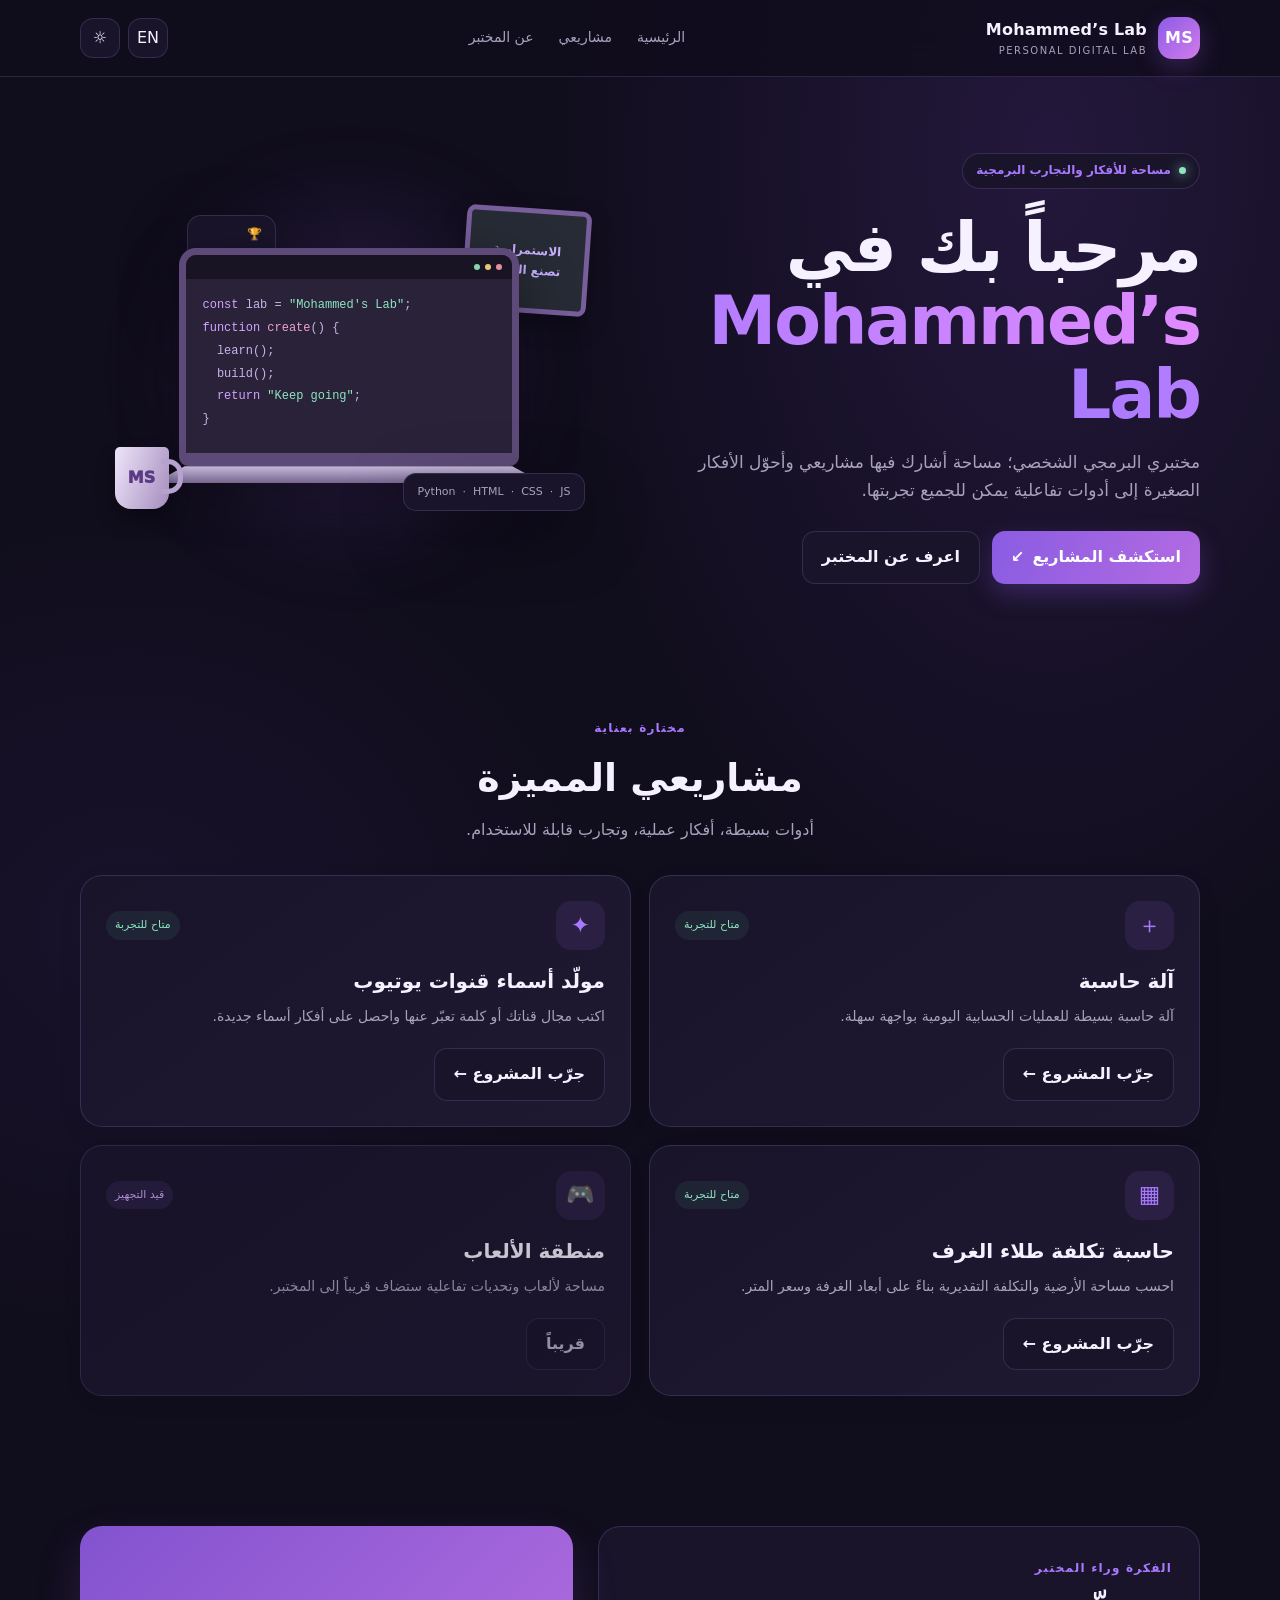
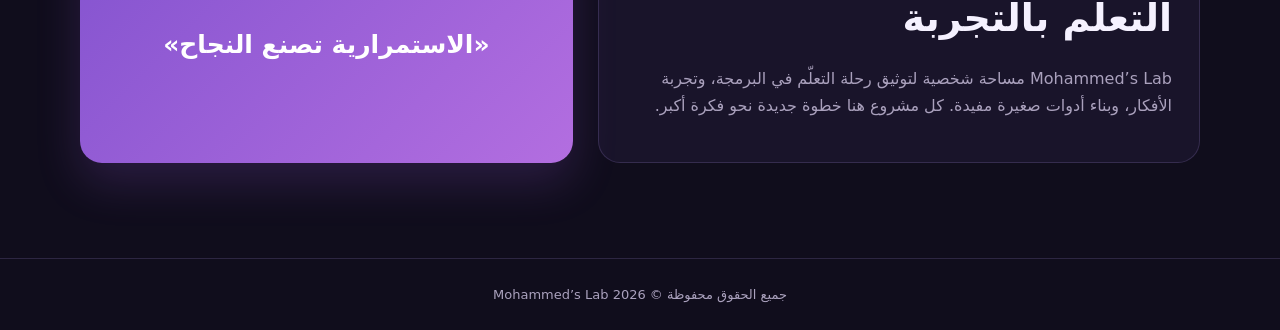
==== index.html @ df32b207 "Add files via upload" ====
<!DOCTYPE html>
<html lang="ar" dir="rtl">
<head>
<meta charset="UTF-8">
<meta name="viewport" content="width=device-width, initial-scale=1.0">
<meta name="theme-color" content="#100d1c">
<meta name="description" content="Mohammed's Lab — مختبر برمجي للمشاريع والأدوات التفاعلية.">
<title>Mohammed's Lab</title>
<style>
:root{
  --bg:#100d1c;--panel:#19142a;--panel2:#211a35;--text:#f5f1ff;--muted:#aaa1bd;
  --line:rgba(190,160,255,.17);--purple:#a879ff;--pink:#e18bff;--green:#8ee6c0;
  --shadow:0 22px 70px rgba(0,0,0,.28);--radius:22px
}
[data-theme="light"]{
  --bg:#f5f1fc;--panel:#fff;--panel2:#eee7fa;--text:#211832;--muted:#716780;
  --line:rgba(91,59,139,.16);--purple:#7540d4;--pink:#a64cc9;--green:#23865f;
  --shadow:0 18px 55px rgba(58,35,91,.11)
}
*{box-sizing:border-box}
html{scroll-behavior:smooth}
body{margin:0;background:
radial-gradient(ellipse at 82% 8%,rgba(137,79,224,.16),transparent 34%),
radial-gradient(ellipse at 10% 48%,rgba(104,65,180,.10),transparent 30%),var(--bg);
color:var(--text);font-family:system-ui,-apple-system,"Segoe UI",Tahoma,Arial,sans-serif;line-height:1.65;transition:background .25s,color .25s}
button,input,select{font:inherit}
button{cursor:pointer}
a{color:inherit;text-decoration:none}
.wrap{width:min(1120px,calc(100% - 38px));margin:auto}
header{position:sticky;top:0;z-index:20;background:color-mix(in srgb,var(--bg) 83%,transparent);backdrop-filter:blur(18px);border-bottom:1px solid var(--line)}
.nav{height:76px;display:flex;align-items:center;justify-content:space-between;gap:18px}
.brand{display:flex;align-items:center;gap:11px;font-weight:850;letter-spacing:.2px}
.brand-mark{width:42px;height:42px;border-radius:14px;display:grid;place-items:center;background:linear-gradient(135deg,#8d5be8,#d17be9);color:white;box-shadow:0 8px 25px #995de544;font-weight:900}
.brand small{display:block;color:var(--muted);font-size:10px;font-weight:500;letter-spacing:1.5px}
.navlinks{display:flex;align-items:center;gap:25px;color:var(--muted);font-size:14px}
.navlinks a:hover{color:var(--text)}
.actions{display:flex;gap:8px}
.icon-btn,.menu-btn{width:40px;height:40px;border:1px solid var(--line);background:var(--panel);color:var(--text);border-radius:13px}
.menu-btn{display:none}
.hero{padding:76px 0 65px;display:grid;grid-template-columns:1fr 1fr;align-items:center;gap:46px;min-height:570px}
.eyebrow{display:inline-flex;align-items:center;gap:8px;border:1px solid var(--line);background:var(--panel);padding:7px 13px;border-radius:99px;color:var(--purple);font-size:12px;font-weight:700}
.dot{width:7px;height:7px;background:var(--green);border-radius:50%;box-shadow:0 0 12px var(--green)}
h1{font-size:clamp(42px,6vw,68px);line-height:1.08;letter-spacing:-2px;margin:22px 0 17px}
.gradient{background:linear-gradient(100deg,var(--purple),var(--pink));color:transparent;background-clip:text}
.hero p{max-width:510px;color:var(--muted);font-size:17px;margin:0 0 27px}
.hero-buttons{display:flex;gap:12px;flex-wrap:wrap}
.btn{border:0;border-radius:13px;padding:12px 19px;font-weight:750;transition:.2s;display:inline-flex;align-items:center;justify-content:center;gap:8px}
.btn:hover{transform:translateY(-2px)}
.primary{background:linear-gradient(110deg,#8a5ce2,#b36be2);color:#fff;box-shadow:0 10px 26px #925be544}
.secondary{background:var(--panel);border:1px solid var(--line);color:var(--text)}
.visual{position:relative;min-height:390px;display:grid;place-items:center}
.glow{position:absolute;width:290px;height:290px;border-radius:50%;background:#9d62ee2c;filter:blur(50px)}
.desk{position:relative;width:min(100%,480px);height:330px}
.laptop{position:absolute;left:50%;top:45px;transform:translateX(-50%);width:340px;max-width:90%;height:218px;background:#292239;border:7px solid #5d4a78;border-bottom-width:13px;border-radius:17px 17px 9px 9px;box-shadow:0 20px 55px #0006;overflow:hidden}
.screenbar{height:24px;background:#191423;display:flex;align-items:center;padding:0 10px;gap:5px}
.screenbar i{width:6px;height:6px;border-radius:50%;background:#e88d9e}
.screenbar i:nth-child(2){background:#e8c77b}.screenbar i:nth-child(3){background:#83d7ae}
.screencontent{padding:15px 17px;font:12px/1.9 ui-monospace,monospace;color:#c7b5e9;direction:ltr;text-align:left}
.screencontent .code-purple{color:#d4a3ff}.screencontent .code-green{color:#8ee6c0}.screencontent .code-pink{color:#f1a0cf}
.base{position:absolute;left:50%;top:263px;transform:translateX(-50%);width:390px;max-width:100%;height:17px;background:linear-gradient(#c7badc,#76658e);clip-path:polygon(8% 0,92% 0,100% 100%,0 100%);border-radius:0 0 12px 12px}
.board{position:absolute;right:0;top:5px;width:125px;height:105px;background:#272b35;border:5px solid #785e9b;border-radius:9px;transform:rotate(4deg);display:grid;place-items:center;text-align:center;padding:8px;color:#c8b0ff;font-size:12px;font-weight:800;box-shadow:0 10px 25px #0004}
.cup{position:absolute;left:6px;bottom:24px;width:54px;height:62px;border-radius:5px 5px 16px 16px;background:linear-gradient(110deg,#eee5fa,#a58cbd);color:#5c3a83;display:grid;place-items:center;font-weight:950;box-shadow:0 12px 20px #0004}
.cup:after{content:"";position:absolute;right:-14px;top:12px;width:17px;height:25px;border:5px solid #b6a1cf;border-left:0;border-radius:0 15px 15px 0}
.trophy{position:absolute;left:78px;top:12px;background:var(--panel);border:1px solid var(--line);border-radius:14px;padding:9px 13px;box-shadow:var(--shadow);font-size:12px}
.trophy b{display:block;color:var(--green);font-size:20px;line-height:1.2}
.tech-float{position:absolute;right:4px;bottom:22px;background:var(--panel);border:1px solid var(--line);border-radius:13px;padding:9px 13px;color:var(--muted);font-size:11px;box-shadow:var(--shadow);direction:ltr}
.section{padding:65px 0}
.section-head{text-align:center;margin-bottom:32px}
.kicker{color:var(--purple);font-size:12px;font-weight:800;letter-spacing:1.2px}
h2{font-size:clamp(27px,4vw,38px);margin:7px 0}
.section-head p{color:var(--muted);margin:0}
.projects{display:grid;grid-template-columns:repeat(2,1fr);gap:18px}
.project{background:linear-gradient(145deg,var(--panel),color-mix(in srgb,var(--panel2) 70%,var(--panel)));border:1px solid var(--line);border-radius:var(--radius);padding:25px;min-height:220px;display:flex;flex-direction:column;transition:.25s;box-shadow:0 8px 30px #0000000b}
.project:hover{transform:translateY(-5px);border-color:#a879ff77}
.project-top{display:flex;align-items:center;justify-content:space-between;margin-bottom:15px}
.project-icon{width:49px;height:49px;border-radius:15px;display:grid;place-items:center;background:#9b6be51c;color:var(--purple);font-size:23px}
.status{font-size:11px;color:var(--green);background:#54c89c17;padding:5px 9px;border-radius:99px}
.status.pending{color:#d5a9ff;background:#a879ff19}
.project h3{margin:0 0 7px;font-size:20px}
.project p{color:var(--muted);font-size:14px;margin:0 0 20px}
.project .btn{margin-top:auto;align-self:flex-start}
.project.disabled{opacity:.8}
.project.disabled .btn{cursor:not-allowed;opacity:.7}
.about{display:grid;grid-template-columns:1.1fr .9fr;gap:25px;align-items:stretch}
.about-card{padding:27px;background:var(--panel);border:1px solid var(--line);border-radius:var(--radius)}
.about-card p{color:var(--muted)}
.quote{display:flex;align-items:center;justify-content:center;text-align:center;min-height:190px;background:linear-gradient(135deg,#8353cf,#b36ee0);color:white;font-size:25px;font-weight:850;border-radius:var(--radius);padding:25px;box-shadow:0 20px 45px #965bd533}
footer{border-top:1px solid var(--line);padding:25px 0;color:var(--muted);font-size:13px;text-align:center;margin-top:30px}
.modal{position:fixed;inset:0;z-index:50;background:#080611c9;backdrop-filter:blur(8px);display:none;align-items:center;justify-content:center;padding:18px}
.modal.open{display:flex}
.modal-box{width:min(510px,100%);max-height:90vh;overflow:auto;background:var(--panel);border:1px solid var(--line);border-radius:22px;padding:23px;box-shadow:var(--shadow)}
.modal-head{display:flex;align-items:center;justify-content:space-between;gap:10px;margin-bottom:15px}
.modal-head h3{margin:0;font-size:21px}
.close{width:35px;height:35px;border-radius:11px;border:1px solid var(--line);background:var(--panel2);color:var(--text);font-size:20px}
.field{display:grid;gap:6px;margin:13px 0}
.field label{font-size:13px;color:var(--muted);font-weight:650}
.field input,.field select{width:100%;padding:12px 13px;border-radius:12px;border:1px solid var(--line);background:var(--bg);color:var(--text);outline:none}
.field input:focus,.field select:focus{border-color:var(--purple);box-shadow:0 0 0 3px #9b6be522}
.result{margin-top:15px;padding:15px;border-radius:13px;background:var(--panel2);border:1px solid var(--line);min-height:54px}
.result strong{color:var(--green)}
.calc-display{width:100%;padding:16px;border-radius:13px;border:1px solid var(--line);background:var(--bg);color:var(--text);font-size:25px;text-align:left;direction:ltr;margin-bottom:12px}
.calc-grid{display:grid;grid-template-columns:repeat(4,1fr);gap:8px;direction:ltr}
.calc-grid button{border:1px solid var(--line);background:var(--panel2);color:var(--text);padding:13px 5px;border-radius:11px;font-weight:750}
.calc-grid button.op{color:var(--purple)}
.calc-grid button.equal{background:linear-gradient(110deg,#8a5ce2,#b36be2);color:white}
.calc-grid button:active{transform:scale(.97)}
.name-list{display:grid;gap:8px;margin-top:12px}
.name-item{display:flex;align-items:center;justify-content:space-between;gap:10px;padding:10px 12px;border-radius:11px;background:var(--panel2);border:1px solid var(--line);direction:ltr}
.name-item button{border:0;background:transparent;color:var(--purple);font-weight:700}
.note{color:var(--muted);font-size:12px;margin-top:9px}
.toast{position:fixed;bottom:20px;left:50%;transform:translate(-50%,20px);opacity:0;pointer-events:none;background:var(--panel2);border:1px solid var(--line);padding:10px 16px;border-radius:12px;z-index:80;transition:.2s;box-shadow:var(--shadow)}
.toast.show{opacity:1;transform:translate(-50%,0)}
@media(max-width:800px){
 .hero{grid-template-columns:1fr;padding:54px 0 35px;gap:12px;text-align:center}
 .hero p{margin-inline:auto}.hero-buttons{justify-content:center}.visual{min-height:350px}
 .about{grid-template-columns:1fr}
 .navlinks{display:none;position:absolute;top:76px;right:0;left:0;padding:17px 22px;background:var(--panel);border-bottom:1px solid var(--line);flex-direction:column;align-items:stretch;gap:13px}
 .navlinks.show{display:flex}.menu-btn{display:block}
}
@media(max-width:570px){
 .wrap{width:min(100% - 28px,1120px)}
 .projects{grid-template-columns:1fr}.section{padding:48px 0}
 .desk{transform:scale(.88);transform-origin:center}
 .visual{min-height:315px;overflow:hidden}
 .nav{height:68px}.navlinks{top:68px}
 .brand{font-size:14px}.brand-mark{width:38px;height:38px}
 .hero{min-height:0}
}
</style>
</head>
<body>
<header>
 <div class="wrap nav">
  <a class="brand" href="#home"><span class="brand-mark">MS</span><span>Mohammed’s Lab<small>PERSONAL DIGITAL LAB</small></span></a>
  <nav class="navlinks" id="navlinks">
   <a href="#home" data-i18n="home">الرئيسية</a>
   <a href="#projects" data-i18n="projects">مشاريعي</a>
   <a href="#about" data-i18n="about">عن المختبر</a>
  </nav>
  <div class="actions">
   <button class="icon-btn" id="langBtn" aria-label="Change language">EN</button>
   <button class="icon-btn" id="themeBtn" aria-label="Change theme">☼</button>
   <button class="menu-btn" id="menuBtn" aria-label="Open menu">☰</button>
  </div>
 </div>
</header>

<main>
<section class="wrap hero" id="home">
 <div>
  <span class="eyebrow"><span class="dot"></span><span data-i18n="eyebrow">مساحة للأفكار والتجارب البرمجية</span></span>
  <h1><span data-i18n="welcome">مرحباً بك في</span><br><span class="gradient">Mohammed’s Lab</span></h1>
  <p data-i18n="intro">مختبري البرمجي الشخصي؛ مساحة أشارك فيها مشاريعي وأحوّل الأفكار الصغيرة إلى أدوات تفاعلية يمكن للجميع تجربتها.</p>
  <div class="hero-buttons">
   <a class="btn primary" href="#projects"><span data-i18n="explore">استكشف المشاريع</span> <span>↙</span></a>
   <a class="btn secondary" href="#about" data-i18n="more">اعرف عن المختبر</a>
  </div>
 </div>
 <div class="visual" aria-label="Illustration of a programming desk">
  <div class="glow"></div>
  <div class="desk">
   <div class="board" data-i18n="board">الاستمرارية<br>تصنع النجاح</div>
   <div class="trophy">🏆 <b>100%</b><span data-i18n="persist">الاستمرار</span></div>
   <div class="laptop">
    <div class="screenbar"><i></i><i></i><i></i></div>
    <div class="screencontent">
     <div><span class="code-purple">const</span> lab = <span class="code-green">"Mohammed's Lab"</span>;</div>
     <div><span class="code-purple">function</span> <span class="code-pink">create</span>() {</div>
     <div>&nbsp;&nbsp;learn();</div><div>&nbsp;&nbsp;build();</div>
     <div>&nbsp;&nbsp;<span class="code-purple">return</span> <span class="code-green">"Keep going"</span>;</div><div>}</div>
     <br><div style="color:#8ee6c0">● Python &nbsp; ● HTML &nbsp; ● JavaScript</div>
    </div>
   </div>
   <div class="base"></div><div class="cup">MS</div>
   <div class="tech-float">Python&nbsp; · &nbsp;HTML&nbsp; · &nbsp;CSS&nbsp; · &nbsp;JS</div>
  </div>
 </div>
</section>

<section class="section" id="projects">
 <div class="wrap">
  <div class="section-head"><span class="kicker" data-i18n="featured">مختارة بعناية</span><h2 data-i18n="projectTitle">مشاريعي المميزة</h2><p data-i18n="projectSub">أدوات بسيطة، أفكار عملية، وتجارب قابلة للاستخدام.</p></div>
  <div class="projects">
   <article class="project">
    <div class="project-top"><span class="project-icon">＋</span><span class="status" data-i18n="ready">متاح للتجربة</span></div>
    <h3 data-i18n="calcTitle">آلة حاسبة</h3><p data-i18n="calcDesc">آلة حاسبة بسيطة للعمليات الحسابية اليومية بواجهة سهلة.</p>
    <button class="btn secondary" data-open="calc" data-i18n="try">جرّب المشروع ←</button>
   </article>
   <article class="project">
    <div class="project-top"><span class="project-icon">✦</span><span class="status" data-i18n="ready">متاح للتجربة</span></div>
    <h3 data-i18n="nameTitle">مولّد أسماء قنوات يوتيوب</h3><p data-i18n="nameDesc">اكتب مجال قناتك أو كلمة تعبّر عنها واحصل على أفكار أسماء جديدة.</p>
    <button class="btn secondary" data-open="names" data-i18n="try">جرّب المشروع ←</button>
   </article>
   <article class="project">
    <div class="project-top"><span class="project-icon">▦</span><span class="status" data-i18n="ready">متاح للتجربة</span></div>
    <h3 data-i18n="paintTitle">حاسبة تكلفة طلاء الغرف</h3><p data-i18n="paintDesc">احسب مساحة الأرضية والتكلفة التقديرية بناءً على أبعاد الغرفة وسعر المتر.</p>
    <button class="btn secondary" data-open="paint" data-i18n="try">جرّب المشروع ←</button>
   </article>
   <article class="project disabled">
    <div class="project-top"><span class="project-icon">🎮</span><span class="status pending" data-i18n="soon">قيد التجهيز</span></div>
    <h3 data-i18n="gamesTitle">منطقة الألعاب</h3><p data-i18n="gamesDesc">مساحة لألعاب وتحديات تفاعلية ستضاف قريباً إلى المختبر.</p>
    <button class="btn secondary" disabled data-i18n="coming">قريباً</button>
   </article>
  </div>
 </div>
</section>

<section class="section" id="about">
 <div class="wrap about">
  <div class="about-card"><span class="kicker" data-i18n="aboutKicker">الفكرة وراء المختبر</span><h2 data-i18n="aboutTitle">التعلّم بالتجربة</h2><p data-i18n="aboutText">Mohammed’s Lab مساحة شخصية لتوثيق رحلة التعلّم في البرمجة، وتجربة الأفكار، وبناء أدوات صغيرة مفيدة. كل مشروع هنا خطوة جديدة نحو فكرة أكبر.</p></div>
  <div class="quote" data-i18n="quote">«الاستمرارية تصنع النجاح»</div>
 </div>
</section>
</main>
<footer><div class="wrap" data-i18n="footer">جميع الحقوق محفوظة © 2026 Mohammed’s Lab</div></footer>

<div class="modal" id="modal" role="dialog" aria-modal="true" aria-labelledby="modalTitle">
 <div class="modal-box">
  <div class="modal-head"><h3 id="modalTitle">المشروع</h3><button class="close" id="closeModal" aria-label="Close">×</button></div>
  <div id="modalContent"></div>
 </div>
</div>
<div class="toast" id="toast" role="status"></div>

<script>
const translations={
 ar:{
  home:"الرئيسية",projects:"مشاريعي",about:"عن المختبر",eyebrow:"مساحة للأفكار والتجارب البرمجية",welcome:"مرحباً بك في",
  intro:"مختبري البرمجي الشخصي؛ مساحة أشارك فيها مشاريعي وأحوّل الأفكار الصغيرة إلى أدوات تفاعلية يمكن للجميع تجربتها.",
  explore:"استكشف المشاريع",more:"اعرف عن المختبر",board:"الاستمرارية<br>تصنع النجاح",persist:"الاستمرار",
  featured:"مختارة بعناية",projectTitle:"مشاريعي المميزة",projectSub:"أدوات بسيطة، أفكار عملية، وتجارب قابلة للاستخدام.",
  ready:"متاح للتجربة",try:"جرّب المشروع ←",calcTitle:"آلة حاسبة",calcDesc:"آلة حاسبة بسيطة للعمليات الحسابية اليومية بواجهة سهلة.",
  nameTitle:"مولّد أسماء قنوات يوتيوب",nameDesc:"اكتب مجال قناتك أو كلمة تعبّر عنها واحصل على أفكار أسماء جديدة.",
  paintTitle:"حاسبة تكلفة طلاء الغرف",paintDesc:"احسب مساحة الأرضية والتكلفة التقديرية بناءً على أبعاد الغرفة وسعر المتر.",
  soon:"قيد التجهيز",gamesTitle:"منطقة الألعاب",gamesDesc:"مساحة لألعاب وتحديات تفاعلية ستضاف قريباً إلى المختبر.",coming:"قريباً",
  aboutKicker:"الفكرة وراء المختبر",aboutTitle:"التعلّم بالتجربة",aboutText:"Mohammed’s Lab مساحة شخصية لتوثيق رحلة التعلّم في البرمجة، وتجربة الأفكار، وبناء أدوات صغيرة مفيدة. كل مشروع هنا خطوة جديدة نحو فكرة أكبر.",
  quote:"«الاستمرارية تصنع النجاح»",footer:"جميع الحقوق محفوظة © 2026 Mohammed’s Lab",
  mCalc:"الآلة الحاسبة",mNames:"مولّد أسماء القنوات",mPaint:"حاسبة تكلفة الطلاء",
  clear:"مسح",equals:"=",topic:"اكتب كلمة أو مجال القناة",generate:"ولّد أسماء",copy:"نسخ",
  price:"سعر المتر الواحد",length:"طول الغرفة بالمتر",width:"عرض الغرفة بالمتر",currency:"العملة",sdg:"جنيه سوداني",usd:"دولار",
  calculate:"احسب التكلفة",area:"المساحة",total:"التكلفة الإجمالية",floorNote:"تنبيه: الطول × العرض يحسب مساحة الأرضية فقط، وليس مساحة الجدران.",
  invalid:"يرجى إدخال أرقام صحيحة أكبر من صفر.",copied:"تم نسخ الاسم",copyFail:"تعذر النسخ؛ حدّد الاسم وانسخه يدوياً.",
  noNames:"اكتب كلمة أو مجالاً أولاً.",calcError:"عملية حسابية غير صحيحة.",empty:"ابدأ بإدخال العملية."
 },
 en:{
  home:"Home",projects:"Projects",about:"About",eyebrow:"A space for ideas and coding experiments",welcome:"Welcome to",
  intro:"My personal coding lab: a place to share projects and turn small ideas into interactive tools anyone can try.",
  explore:"Explore projects",more:"About the lab",board:"Consistency<br>creates success",persist:"Keep going",
  featured:"HAND-PICKED",projectTitle:"Featured Projects",projectSub:"Simple tools, practical ideas, and useful experiments.",
  ready:"Ready to try",try:"Try project →",calcTitle:"Calculator",calcDesc:"A simple calculator for everyday arithmetic.",
  nameTitle:"YouTube Name Generator",nameDesc:"Enter your channel topic or a keyword and get fresh name ideas.",
  paintTitle:"Room Painting Cost Calculator",paintDesc:"Estimate floor area and cost using room dimensions and the price per square metre.",
  soon:"In progress",gamesTitle:"Game Zone",gamesDesc:"A space for interactive games and challenges coming soon.",coming:"Coming soon",
  aboutKicker:"THE IDEA",aboutTitle:"Learning by building",aboutText:"Mohammed’s Lab is a personal space to document a coding journey, experiment with ideas, and build useful small tools. Every project is another step toward a bigger idea.",
  quote:"“Consistency creates success”",footer:"All rights reserved © 2026 Mohammed’s Lab",
  mCalc:"Calculator",mNames:"YouTube Name Generator",mPaint:"Painting Cost Calculator",
  clear:"Clear",equals:"=",topic:"Enter a channel topic or keyword",generate:"Generate names",copy:"Copy",
  price:"Price per square metre",length:"Room length (metres)",width:"Room width (metres)",currency:"Currency",sdg:"Sudanese pound",usd:"US dollar",
  calculate:"Calculate cost",area:"Area",total:"Total cost",floorNote:"Note: length × width calculates floor area only, not wall area.",
  invalid:"Please enter valid numbers greater than zero.",copied:"Name copied",copyFail:"Could not copy; select and copy the name manually.",
  noNames:"Enter a topic first.",calcError:"Invalid calculation.",empty:"Enter a calculation to begin."
 }
};
let lang="ar", theme="dark", currentExpression="";
const $=id=>document.getElementById(id);
function t(key){return translations[lang][key]||key}
function applyLanguage(){
 document.documentElement.lang=lang;document.documentElement.dir=lang==="ar"?"rtl":"ltr";
 document.querySelectorAll("[data-i18n]").forEach(el=>{const key=el.dataset.i18n;if(translations[lang][key])el.innerHTML=translations[lang][key]});
 $("langBtn").textContent=lang==="ar"?"EN":"عربي";
}
$("langBtn").addEventListener("click",()=>{lang=lang==="ar"?"en":"ar";applyLanguage();});
$("themeBtn").addEventListener("click",()=>{theme=theme==="dark"?"light":"dark";document.documentElement.dataset.theme=theme==="light"?"light":"";$("themeBtn").textContent=theme==="dark"?"☼":"☾";});
$("menuBtn").addEventListener("click",()=>$("navlinks").classList.toggle("show"));
document.querySelectorAll(".navlinks a").forEach(a=>a.addEventListener("click",()=>$("navlinks").classList.remove("show")));

function showToast(message){$("toast").textContent=message;$("toast").classList.add("show");setTimeout(()=>$("toast").classList.remove("show"),2100)}
function openModal(type){
 const titles={calc:"mCalc",names:"mNames",paint:"mPaint"};$("modalTitle").textContent=t(titles[type]);
 const content=$("modalContent");
 if(type==="calc"){
  currentExpression="";
  content.innerHTML=`<input class="calc-display" id="calcDisplay" value="" placeholder="${t("empty")}" readonly aria-label="Calculator display"><div class="calc-grid">
  ${["7","8","9","÷","4","5","6","×","1","2","3","−","0",".","C","+","(",")","⌫","="].map(x=>`<button class="${["÷","×","−","+","="].includes(x)?"op ":""}${x==="="?"equal":""}" data-key="${x}">${x}</button>`).join("")}
  </div>`;
  content.querySelectorAll("[data-key]").forEach(b=>b.addEventListener("click",()=>calcKey(b.dataset.key)));
 }
 if(type==="names"){
  content.innerHTML=`<div class="field"><label for="topicInput">${t("topic")}</label><input id="topicInput" maxlength="50" placeholder="${lang==="ar"?"مثلاً: التقنية أو الألعاب":"e.g. tech or gaming"}"></div><button class="btn primary" id="generateNames">${t("generate")}</button><div id="nameResults" class="name-list"></div>`;
  $("generateNames").addEventListener("click",generateNames);
  $("topicInput").addEventListener("keydown",e=>{if(e.key==="Enter")generateNames()});
 }
 if(type==="paint"){
  content.innerHTML=`<div class="field"><label for="paintPrice">${t("price")}</label><input id="paintPrice" type="number" min="0" step="any" placeholder="0"></div>
  <div class="field"><label for="paintLength">${t("length")}</label><input id="paintLength" type="number" min="0" step="any" placeholder="0"></div>
  <div class="field"><label for="paintWidth">${t("width")}</label><input id="paintWidth" type="number" min="0" step="any" placeholder="0"></div>
  <div class="field"><label for="paintCurrency">${t("currency")}</label><select id="paintCurrency"><option value="SDG">${t("sdg")}</option><option value="USD">${t("usd")}</option></select></div>
  <button class="btn primary" id="calculatePaint">${t("calculate")}</button><div class="result" id="paintResult" aria-live="polite"></div><p class="note">${t("floorNote")}</p>`;
  $("calculatePaint").addEventListener("click",calculatePaint);
 }
 $("modal").classList.add("open");
}
document.querySelectorAll("[data-open]").forEach(b=>b.addEventListener("click",()=>openModal(b.dataset.open)));
function closeModal(){$("modal").classList.remove("open")}
$("closeModal").addEventListener("click",closeModal);
$("modal").addEventListener("click",e=>{if(e.target===$("modal"))closeModal()});
document.addEventListener("keydown",e=>{if(e.key==="Escape")closeModal()});

function calcKey(key){
 const display=$("calcDisplay");if(!display)return;
 if(key==="C")currentExpression="";
 else if(key==="⌫")currentExpression=currentExpression.slice(0,-1);
 else if(key==="="){
  const result=safeCalculate(currentExpression);
  if(result===null){showToast(t("calcError"));return}
  currentExpression=String(Number(result.toPrecision(11)));
 }else{
  const mapped={"÷":"/","×":"*","−":"-"};currentExpression+=(mapped[key]||key);
 }
 display.value=currentExpression;
}
function safeCalculate(expression){
 if(!expression||!/^[0-9+\-*/().\s]+$/.test(expression))return null;
 const tokens=expression.match(/\d+(?:\.\d+)?|[()+\-*/]/g);
 if(!tokens||tokens.join("")!==expression.replace(/\s/g,""))return null;
 let pos=0;
 function primary(){
  const token=tokens[pos++];
  if(token==="("){const value=addSub();if(tokens[pos++]!==")")throw Error();return value}
  if(token==="-"||token==="+"){const v=primary();return token==="-"?-v:v}
  if(!/^\d/.test(token||""))throw Error();
  return Number(token);
 }
 function mulDiv(){let v=primary();while(tokens[pos]==="*"||tokens[pos]==="/"){const op=tokens[pos++],r=primary();if(op==="/"&&r===0)throw Error();v=op==="*"?v*r:v/r}return v}
 function addSub(){let v=mulDiv();while(tokens[pos]==="+"||tokens[pos]==="-"){const op=tokens[pos++],r=mulDiv();v=op==="+"?v+r:v-r}return v}
 try{const result=addSub();if(pos!==tokens.length||!Number.isFinite(result))return null;return result}catch{return null}
}
function generateNames(){
 const topic=$("topicInput").value.trim();if(!topic){showToast(t("noNames"));return}
 const prefixes=lang==="ar"?["عالم","بوابة","نبض","مساحة","كوكب","فكرة","مجرة","ركن"]:["Nova","Pixel","Nexa","Bright","Echo","Orbit","Spark","Next"];
 const suffixes=lang==="ar"?["الإبداع","تيك","بلاس","زون","المعرفة","ديجيتال","ستوديو","لاب"]:["Lab","Hub","Zone","Studio","Verse","Works","Point","Space"];
 const names=new Set();
 while(names.size<8){const p=prefixes[Math.floor(Math.random()*prefixes.length)],s=suffixes[Math.floor(Math.random()*suffixes.length)];names.add(lang==="ar"?`${p} ${topic} ${s}`:`${p} ${topic} ${s}`)}
 $("nameResults").innerHTML="";
 names.forEach(name=>{const row=document.createElement("div");row.className="name-item";const span=document.createElement("span");span.textContent=name;const btn=document.createElement("button");btn.textContent=t("copy");btn.addEventListener("click",async()=>{try{await navigator.clipboard.writeText(name);showToast(t("copied"))}catch{showToast(t("copyFail"))}});row.append(span,btn);$("nameResults").append(row)});
}
function calculatePaint(){
 const price=Number($("paintPrice").value),length=Number($("paintLength").value),width=Number($("paintWidth").value);
 if(![price,length,width].every(v=>Number.isFinite(v)&&v>0)){$("paintResult").textContent=t("invalid");return}
 const area=length*width,total=area*price,currency=$("paintCurrency").value;
 const formatter=new Intl.NumberFormat(lang==="ar"?"ar":"en",{maximumFractionDigits:2});
 const unit=currency==="SDG"?t("sdg"):t("usd");
 $("paintResult").innerHTML=`${t("area")}: <strong>${formatter.format(area)} m²</strong><br>${t("total")}: <strong>${formatter.format(total)} ${unit}</strong>`;
}
applyLanguage();
</script>
</body>
</html>
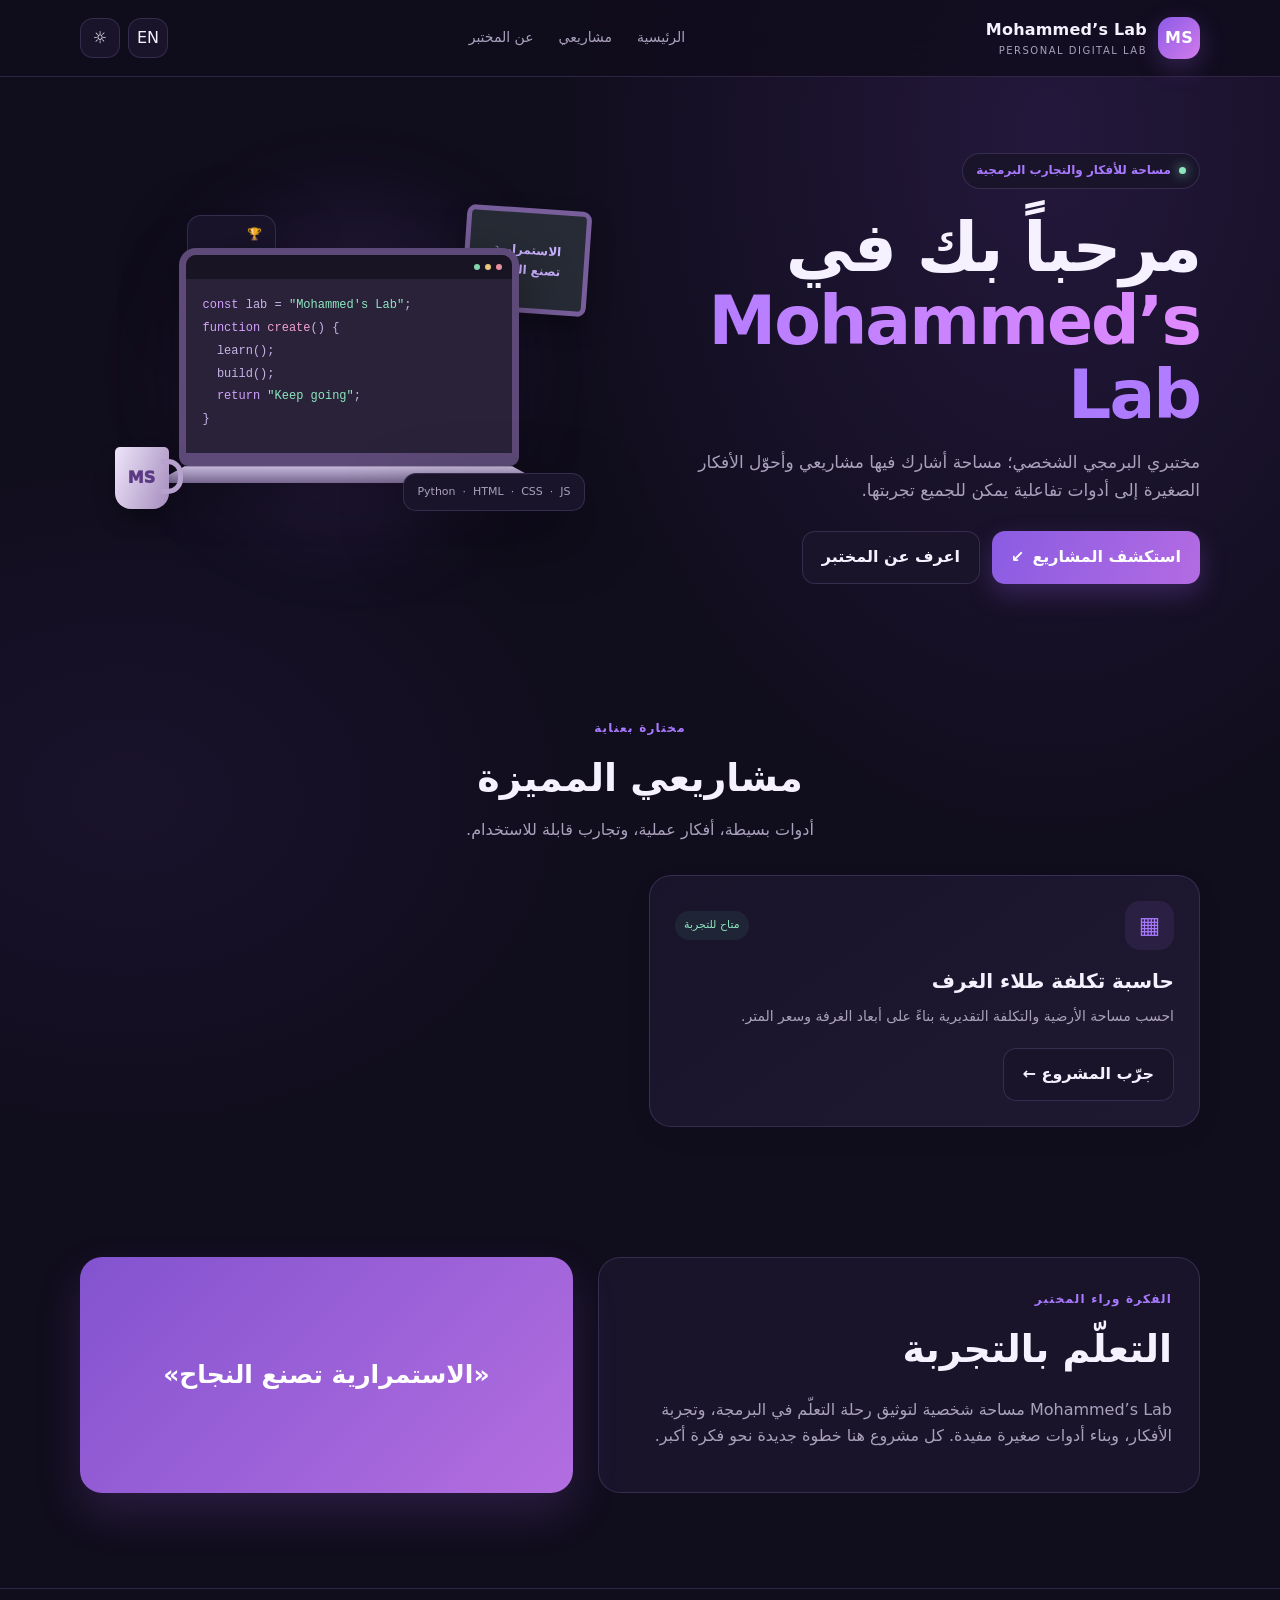
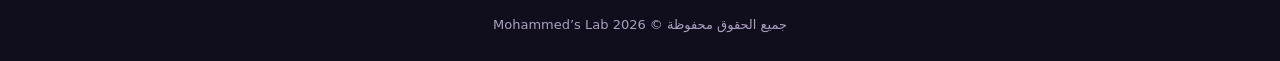
==== commit 27e65567: "Enhance project display with loading state Updated project section to include loading state and impr" ====
--- a/index.html
+++ b/index.html
@@ -70,6 +70,9 @@
 h2{font-size:clamp(27px,4vw,38px);margin:7px 0}
 .section-head p{color:var(--muted);margin:0}
 .projects{display:grid;grid-template-columns:repeat(2,1fr);gap:18px}
+.projects.loading{visibility:hidden}
+.project[hidden],.all-off[hidden]{display:none}
+.all-off{text-align:center;color:var(--muted);padding:30px 10px;font-size:16px}
 .project{background:linear-gradient(145deg,var(--panel),color-mix(in srgb,var(--panel2) 70%,var(--panel)));border:1px solid var(--line);border-radius:var(--radius);padding:25px;min-height:220px;display:flex;flex-direction:column;transition:.25s;box-shadow:0 8px 30px #0000000b}
 .project:hover{transform:translateY(-5px);border-color:#a879ff77}
 .project-top{display:flex;align-items:center;justify-content:space-between;margin-bottom:15px}
@@ -180,28 +183,29 @@
 <section class="section" id="projects">
  <div class="wrap">
   <div class="section-head"><span class="kicker" data-i18n="featured">مختارة بعناية</span><h2 data-i18n="projectTitle">مشاريعي المميزة</h2><p data-i18n="projectSub">أدوات بسيطة، أفكار عملية، وتجارب قابلة للاستخدام.</p></div>
-  <div class="projects">
-   <article class="project">
+  <div class="projects loading" id="projectsGrid">
+   <article class="project" data-project="calc">
     <div class="project-top"><span class="project-icon">＋</span><span class="status" data-i18n="ready">متاح للتجربة</span></div>
     <h3 data-i18n="calcTitle">آلة حاسبة</h3><p data-i18n="calcDesc">آلة حاسبة بسيطة للعمليات الحسابية اليومية بواجهة سهلة.</p>
     <button class="btn secondary" data-open="calc" data-i18n="try">جرّب المشروع ←</button>
    </article>
-   <article class="project">
+   <article class="project" data-project="names">
     <div class="project-top"><span class="project-icon">✦</span><span class="status" data-i18n="ready">متاح للتجربة</span></div>
     <h3 data-i18n="nameTitle">مولّد أسماء قنوات يوتيوب</h3><p data-i18n="nameDesc">اكتب مجال قناتك أو كلمة تعبّر عنها واحصل على أفكار أسماء جديدة.</p>
     <button class="btn secondary" data-open="names" data-i18n="try">جرّب المشروع ←</button>
    </article>
-   <article class="project">
+   <article class="project" data-project="paint">
     <div class="project-top"><span class="project-icon">▦</span><span class="status" data-i18n="ready">متاح للتجربة</span></div>
     <h3 data-i18n="paintTitle">حاسبة تكلفة طلاء الغرف</h3><p data-i18n="paintDesc">احسب مساحة الأرضية والتكلفة التقديرية بناءً على أبعاد الغرفة وسعر المتر.</p>
     <button class="btn secondary" data-open="paint" data-i18n="try">جرّب المشروع ←</button>
    </article>
-   <article class="project disabled">
+   <article class="project disabled" data-project="games">
     <div class="project-top"><span class="project-icon">🎮</span><span class="status pending" data-i18n="soon">قيد التجهيز</span></div>
     <h3 data-i18n="gamesTitle">منطقة الألعاب</h3><p data-i18n="gamesDesc">مساحة لألعاب وتحديات تفاعلية ستضاف قريباً إلى المختبر.</p>
     <button class="btn secondary" disabled data-i18n="coming">قريباً</button>
    </article>
   </div>
+  <p class="all-off" id="allOff" hidden data-i18n="allOff">المشاريع غير متاحة حالياً.</p>
  </div>
 </section>
 
@@ -233,6 +237,7 @@
   nameTitle:"مولّد أسماء قنوات يوتيوب",nameDesc:"اكتب مجال قناتك أو كلمة تعبّر عنها واحصل على أفكار أسماء جديدة.",
   paintTitle:"حاسبة تكلفة طلاء الغرف",paintDesc:"احسب مساحة الأرضية والتكلفة التقديرية بناءً على أبعاد الغرفة وسعر المتر.",
   soon:"قيد التجهيز",gamesTitle:"منطقة الألعاب",gamesDesc:"مساحة لألعاب وتحديات تفاعلية ستضاف قريباً إلى المختبر.",coming:"قريباً",
+  allOff:"المشاريع غير متاحة حالياً.",
   aboutKicker:"الفكرة وراء المختبر",aboutTitle:"التعلّم بالتجربة",aboutText:"Mohammed’s Lab مساحة شخصية لتوثيق رحلة التعلّم في البرمجة، وتجربة الأفكار، وبناء أدوات صغيرة مفيدة. كل مشروع هنا خطوة جديدة نحو فكرة أكبر.",
   quote:"«الاستمرارية تصنع النجاح»",footer:"جميع الحقوق محفوظة © 2026 Mohammed’s Lab",
   mCalc:"الآلة الحاسبة",mNames:"مولّد أسماء القنوات",mPaint:"حاسبة تكلفة الطلاء",
@@ -251,6 +256,7 @@
   nameTitle:"YouTube Name Generator",nameDesc:"Enter your channel topic or a keyword and get fresh name ideas.",
   paintTitle:"Room Painting Cost Calculator",paintDesc:"Estimate floor area and cost using room dimensions and the price per square metre.",
   soon:"In progress",gamesTitle:"Game Zone",gamesDesc:"A space for interactive games and challenges coming soon.",coming:"Coming soon",
+  allOff:"Projects are currently unavailable.",
   aboutKicker:"THE IDEA",aboutTitle:"Learning by building",aboutText:"Mohammed’s Lab is a personal space to document a coding journey, experiment with ideas, and build useful small tools. Every project is another step toward a bigger idea.",
   quote:"“Consistency creates success”",footer:"All rights reserved © 2026 Mohammed’s Lab",
   mCalc:"Calculator",mNames:"YouTube Name Generator",mPaint:"Painting Cost Calculator",
@@ -352,7 +358,31 @@
  const unit=currency==="SDG"?t("sdg"):t("usd");
  $("paintResult").innerHTML=`${t("area")}: <strong>${formatter.format(area)} m²</strong><br>${t("total")}: <strong>${formatter.format(total)} ${unit}</strong>`;
 }
+
+/* ===== التحكم في ظهور المشاريع من settings.json ===== */
+async function loadSettings(){
+ const grid=$("projectsGrid");
+ try{
+  const r=await fetch("settings.json?t="+Date.now(),{cache:"no-store"});
+  if(!r.ok)throw new Error("settings not found");
+  const s=await r.json();
+  const globalOn=s.globalEnabled!==false;
+  const projects=s.projects||{};
+  let visible=0;
+  document.querySelectorAll(".project[data-project]").forEach(card=>{
+   const on=globalOn&&projects[card.dataset.project]===true;
+   card.hidden=!on;
+   if(on)visible++;
+  });
+  $("allOff").hidden=visible>0;
+ }catch(e){
+  /* لو فشل التحميل نترك كل المشاريع ظاهرة كما هي */
+ }
+ grid.classList.remove("loading");
+}
+
 applyLanguage();
+loadSettings();
 </script>
 </body>
-</html>+  </html>
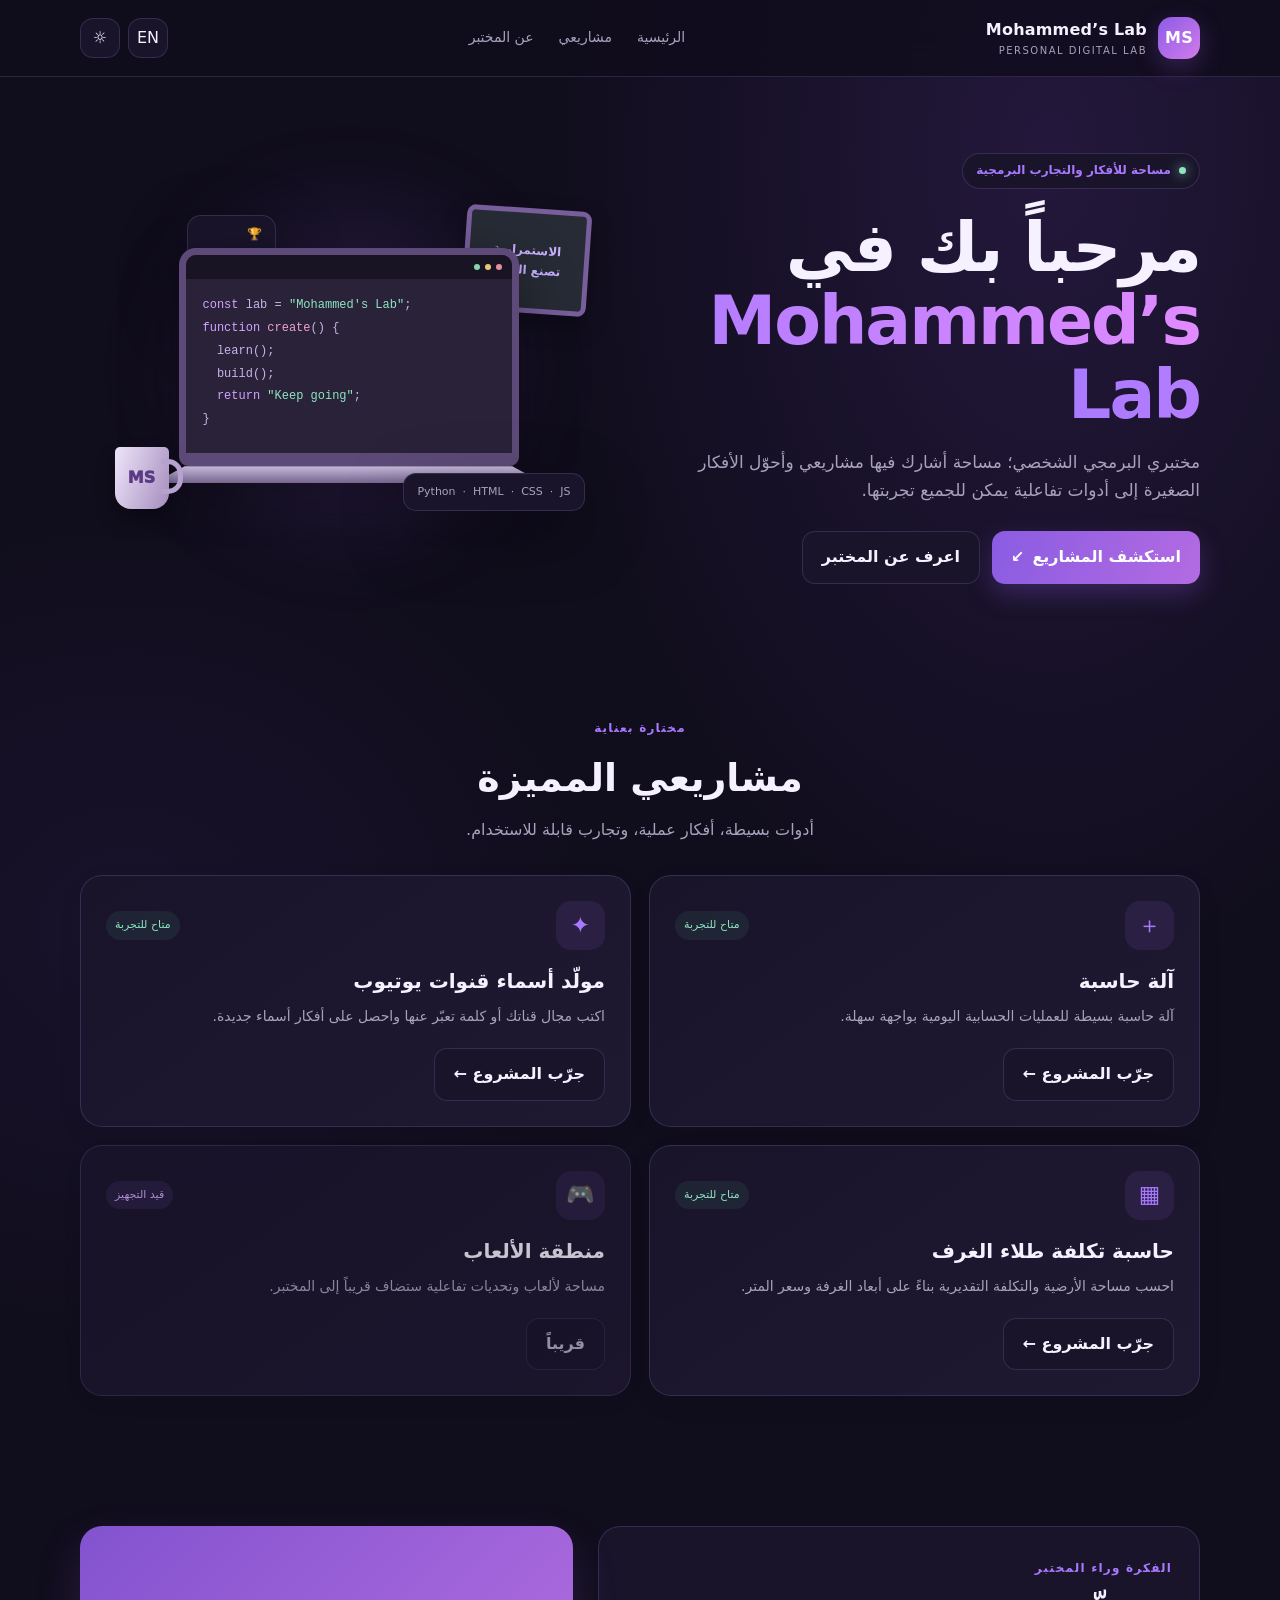
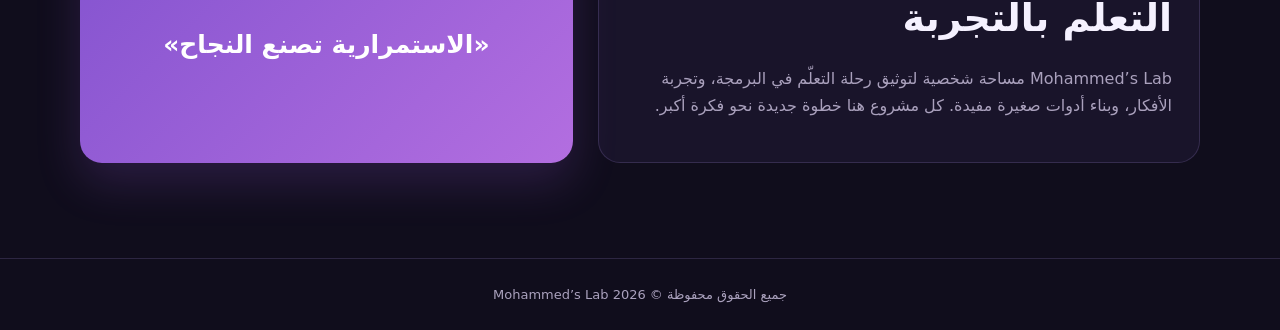
==== commit 6344ab79: "Update settings.json fetch URL to GitHub API" ====
--- a/index.html
+++ b/index.html
@@ -363,7 +363,7 @@
 async function loadSettings(){
  const grid=$("projectsGrid");
  try{
-  const r=await fetch("settings.json?t="+Date.now(),{cache:"no-store"});
+  const r=await fetch("https://api.github.com/repos/www0906812681-pixel/PMY/contents/settings.json?t="+Date.now(),{headers:{"Accept":"application/vnd.github.raw+json"},cache:"no-store"});
   if(!r.ok)throw new Error("settings not found");
   const s=await r.json();
   const globalOn=s.globalEnabled!==false;
@@ -385,4 +385,4 @@
 loadSettings();
 </script>
 </body>
-  </html>
+</html>
